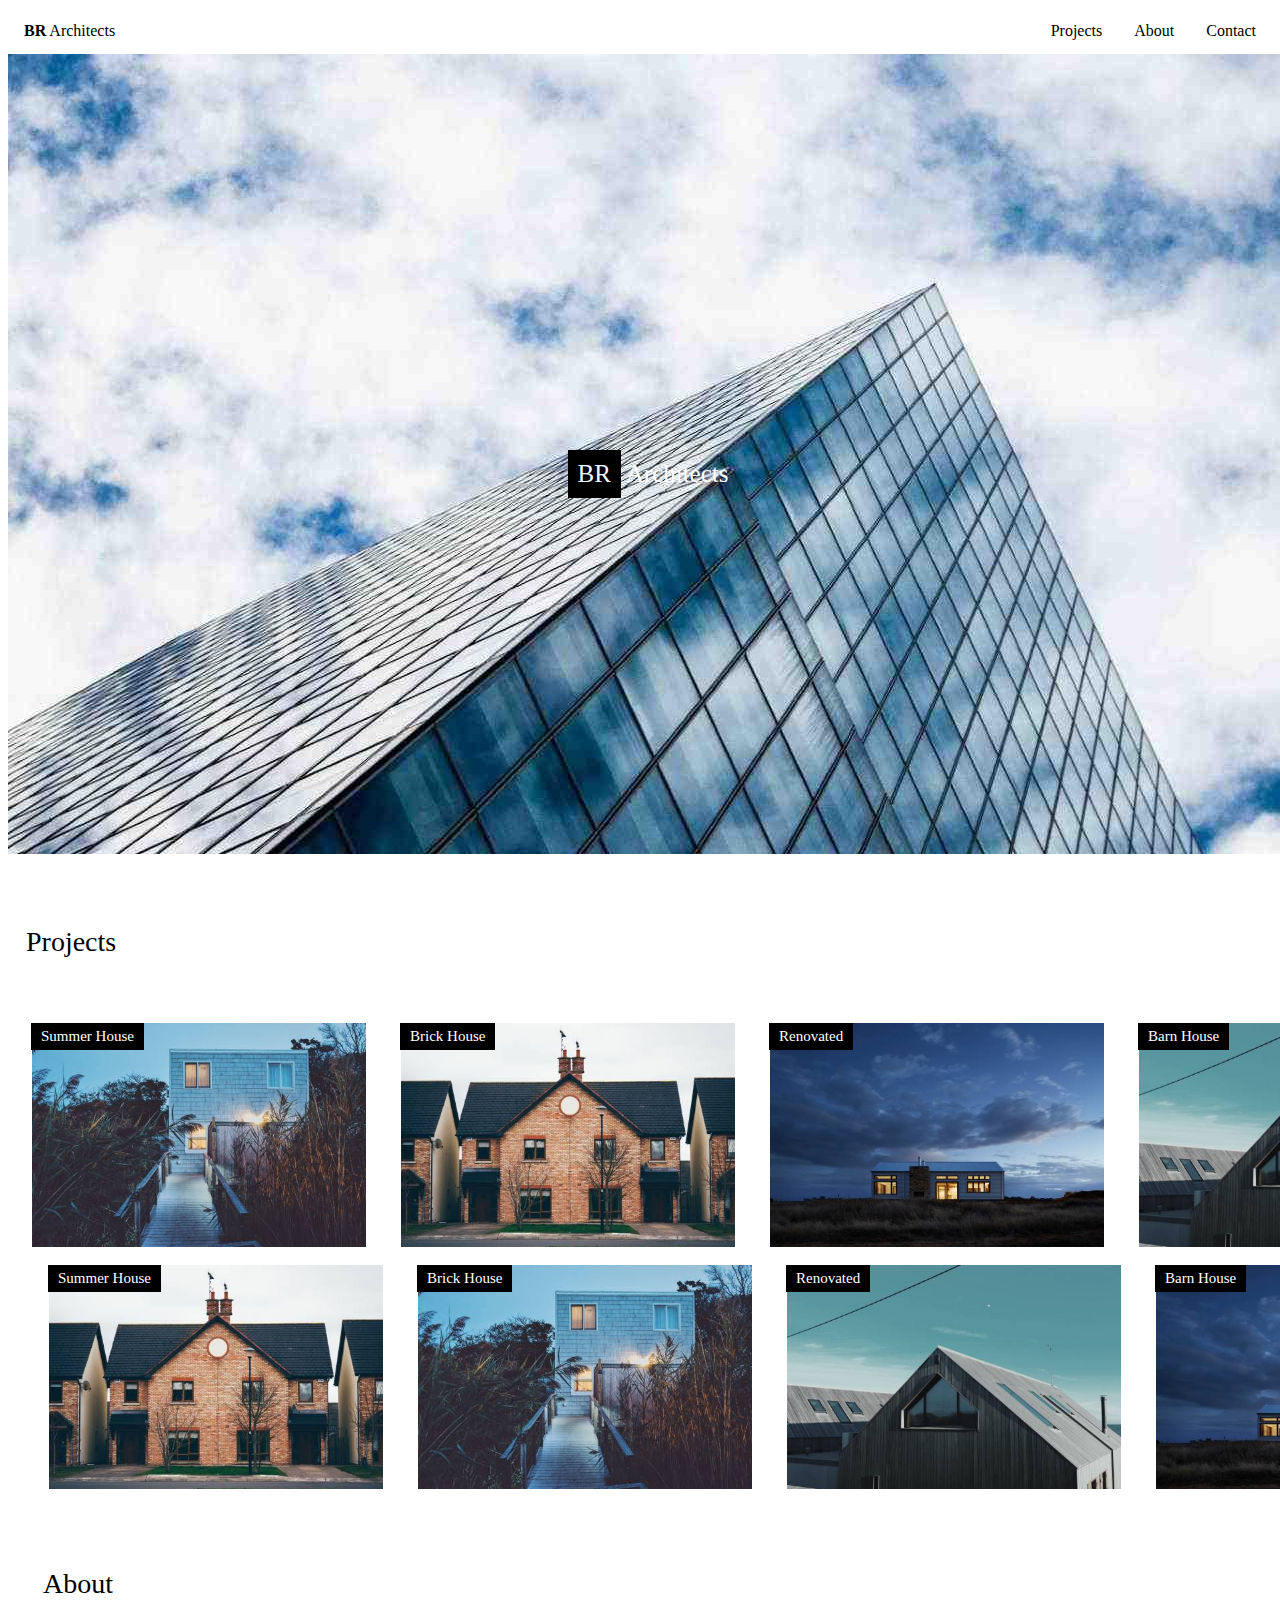
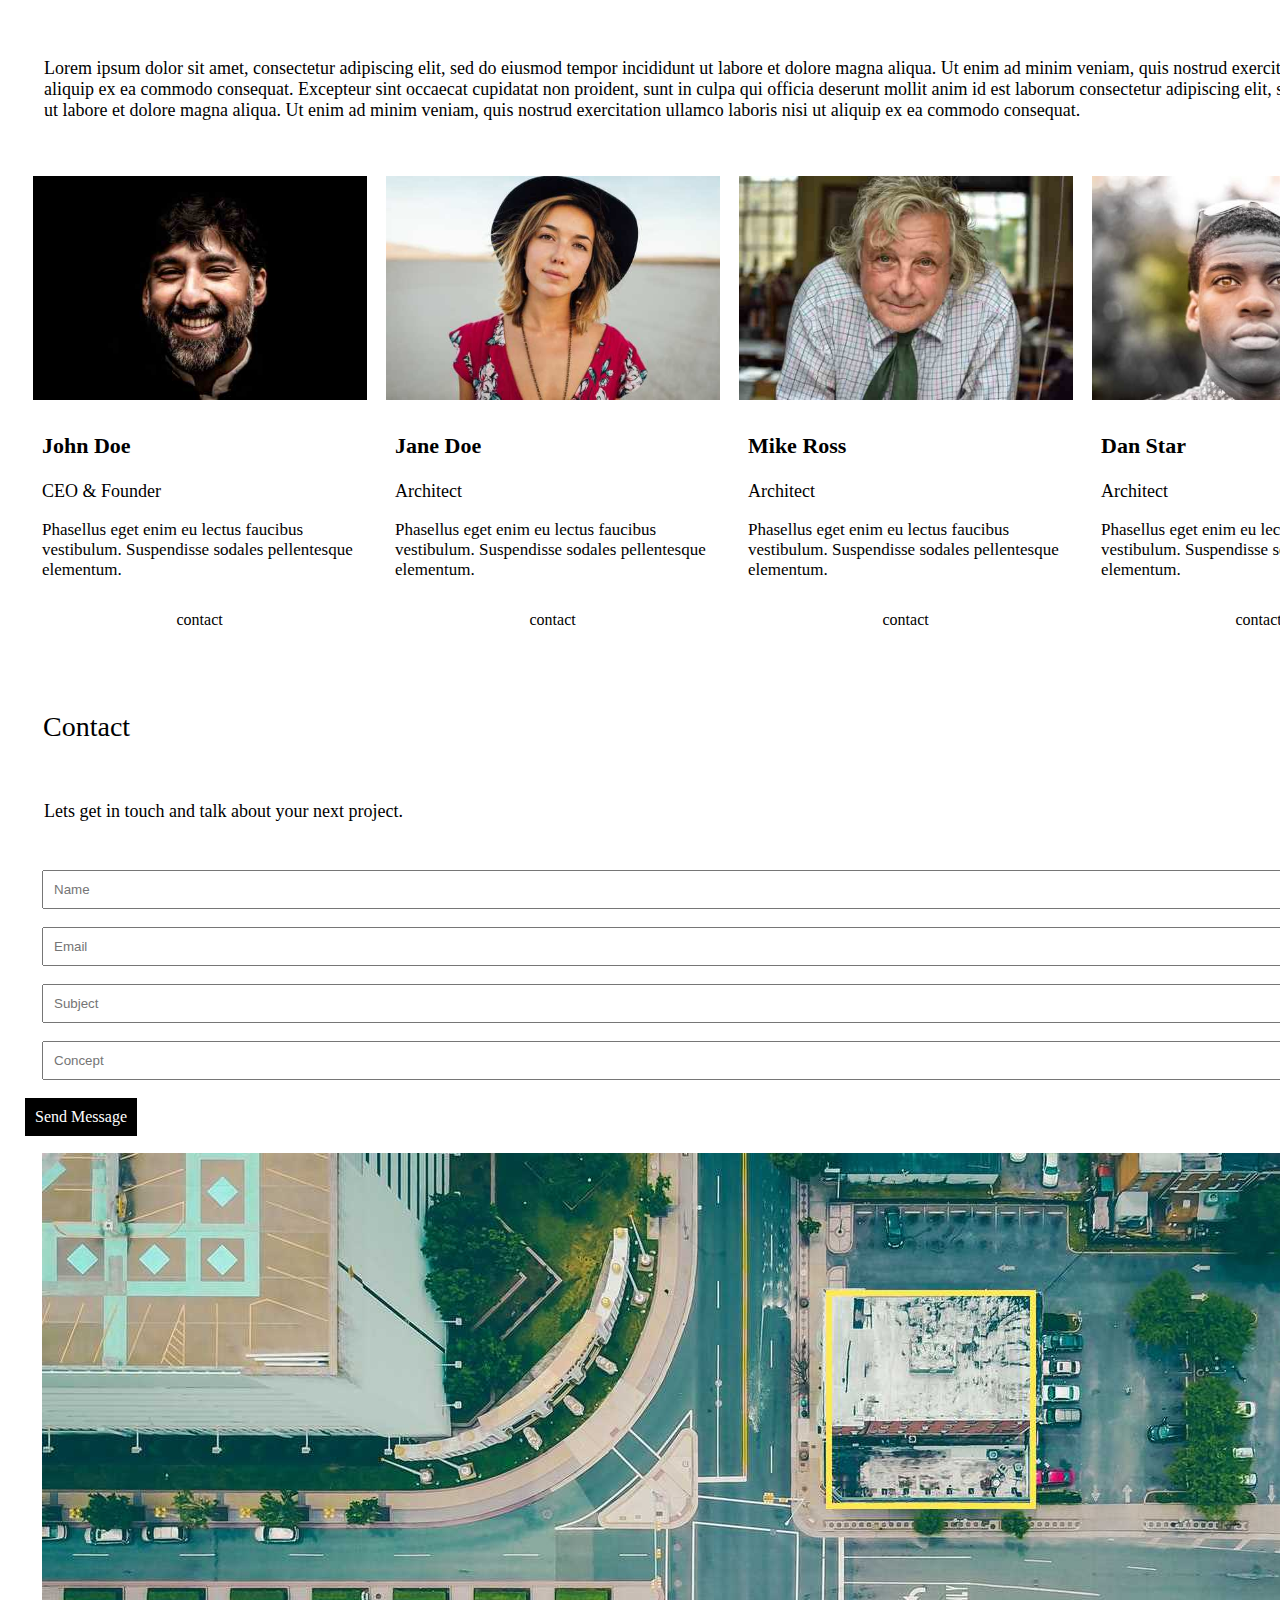
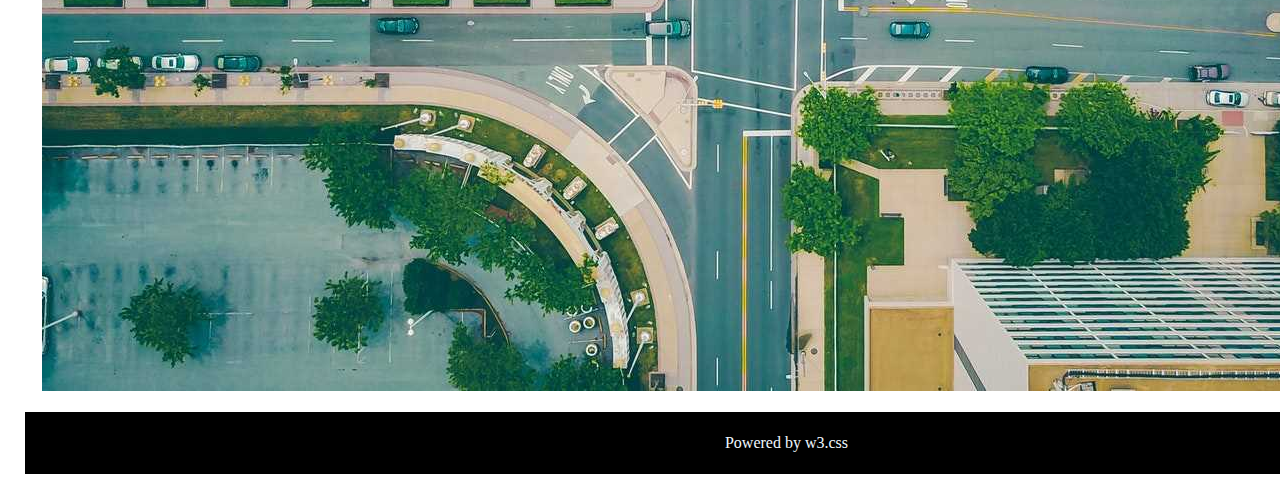
==== sample webpage.html @ 997f98ca "Adding Day 16 Tasks" ====
<!DOCTYPE html>
<html lang="en">
  <head>
    <meta charset="UTF-8" />
    <meta name="viewport" content="width=device-width, initial-scale=1.0" />
    <title>sample webpage</title>
<link rel="stylesheet" href="style.css">
  </head>
  <body>
    <nav>
      <ul>
        <li style="float: left">
        <a href="#home"><b>BR</b> Architects</a>
      </li>
        <li><a href="#contact">Contact</a></li>
        <li><a href="#about">About</a></li>
        <li><a href="#projects">Projects</a></li>
      </ul>
    </nav>
    <div>
      <img src="architect.jpg" />
      <div class="center"> <div class="block">BR </div> Architects
        </div>
    </div>
    <p>Projects</p>
    <div class="image">
      <img src="./house1.jpg" class="house">
      <div class="topleft">Summer House</div>
    <div class="image">
      <img src="./house2.jpg" class="house">
      <div class="topleft">Brick House</div>
    </div>
    <div class="image">
      <img src="./house3.jpg" class="house">
      <div class="topleft">Renovated</div>
    </div>
    <div class="image">
      <img src="./house4.jpg" class="house">
      <div class="topleft">Barn House</div>
    </div>
    <div class="image">
      <img src="./house5.jpg" class="house">
      <div class="topleft">Summer House</div>
    </div>
    <div class="image">
      <img src="./house6.jpg" class="house">
      <div class="topleft">Brick House</div>
    </div>
    <div class="image">
      <img src="./house7.jpg" class="house">
      <div class="topleft">Renovated</div>
    </div>
    <div class="image">
      <img src="./house8.jpg" class="house">
      <div class="topleft">Barn House</div>
    </div>
    <p>About</p>
    <p class="info">Lorem ipsum dolor sit amet, consectetur adipiscing elit, sed do eiusmod tempor incididunt ut labore et dolore magna aliqua. Ut enim ad minim veniam, quis nostrud exercitation ullamco laboris nisi ut aliquip ex ea commodo consequat. Excepteur sint occaecat cupidatat non proident, sunt in culpa qui officia deserunt mollit anim id est laborum consectetur adipiscing elit, sed do eiusmod tempor incididunt ut labore et dolore magna aliqua. Ut enim ad minim veniam, quis nostrud exercitation ullamco laboris nisi ut aliquip ex ea commodo consequat.</p>
    <div class="image2">
      <img src="./team1.jpg" class="house" />
      <h3 class="prop1">John Doe</h3>
      <p class="prop2">CEO & Founder</p>
      <p class="prop3">Phasellus eget enim eu lectus faucibus<br>
vestibulum. Suspendisse sodales pellentesque<br>
elementum.</p>
<div class="button">contact</div>
    </div>
    <div class="image2">
      <img src="./team2.jpg" class="house" />
      <h3 class="prop1">Jane Doe</h3>
      <p class="prop2">Architect</p>
      <p class="prop3">Phasellus eget enim eu lectus faucibus<br>
vestibulum. Suspendisse sodales pellentesque<br>
elementum.</p>
<div class="button">contact</div>
    </div>
    <div class="image2">
      <img src="./team3.jpg" class="house" />
      <h3 class="prop1">Mike Ross</h3>
      <p class="prop2">Architect</p>
      <p class="prop3">Phasellus eget enim eu lectus faucibus<br>
vestibulum. Suspendisse sodales pellentesque<br>
elementum.</p>
<div class="button">contact</div>
    </div>
    <div class="image2">
      <img src="./team4.jpg" class="house" />
      <h3 class="prop1">Dan Star</h3>
      <p class="prop2">Architect</p>
      <p class="prop3">Phasellus eget enim eu lectus faucibus<br>
vestibulum. Suspendisse sodales pellentesque<br>
elementum.</p>
<div class="button">contact</div>
    </div>
    <p>Contact</p>
    <p class="info">Lets get in touch and talk about your next project.</p>

    <form>
      <input type="text" placeholder="Name" /><br>
      <input type="email" placeholder="Email" /><br>
      <input type="text" placeholder="Subject" /><br>
      <input type="text" placeholder="Concept" /><br>
    </form>
    <div class="send">
     Send Message
    </div>
    <img src="./map.jpg" class="map">
    <footer>
      <div>
        Powered by w3.css
      </div>
    </footer>
  </body>
</html>
---- style.css ----
li a:hover {
  background-color: rgb(196, 200, 200);
}
.center {
  position: absolute;
  color: rgb(255, 255, 255);
  top: 50%;
  width: 100%;
  text-align: center;
  font-size: 25px;
}
ul {
  list-style-type: none;
  margin: 0;
  padding: 0;
  overflow: hidden;
  background-color: rgb(255, 255, 255);
  font-family: "Times New Roman", Times, serif;
}
li a {
  display: block;
  color: rgb(0, 0, 0);
  text-align: center;
  padding: 14px 16px;
  text-decoration: none;
}
li {
  float: right;
}
p {
  font-size: 28px;
  padding: 40px 17px 30px 18px;
}
p.info{
  font-size: 18px;
  padding: 0px 17px 30px 19px;
}
img.house {
  width: 334px;
  height: 224px;
  padding: 7px;
}
div.image{padding-left: 17px;
}
div.image1{padding-bottom: 0px;
  padding-left: 17px;
  display: inline-block;
}
h3.prop1{padding: 0px 0px 0px 16px;
  font-size: 22px;
}
p.prop2{padding: 0px 0px 0px 16px;
  font-size: 18px;
}
p.prop3{padding: 0px 0px 0px 16px;
  font-size: 17px;
}
button.prop4{padding: 0px 0px 0px 16px;
  font-size: 17px;
}
div.image2{padding-bottom: 0px;
  padding-left: 1px;
  display: inline-block;
  position: relative;
}
div.button{padding: 14px 14px 14px 14px;
  padding-left: 17px;
display: inline-block;
cursor: pointer;
text-align: center;
width: 90%;
}
div.send,div.button:hover {
  background-color: rgb(196, 200, 200);       
}
form{
display: flex;
flex-direction: column;
padding-left: 17px;
padding-right: 17px;
}
input {
padding: 10px;
}
div.send{color: white;
background-color: black;
display: inline-block;
padding: 10px;
}
img.map{padding: 17px;
}
footer{
color: aliceblue;
background-color: black;
text-align: center;
padding: 22px;
}
div.block{color: aliceblue;
background-color: black;
text-align: center;
padding: 10px;
display: inline-block;
}
.image {
display: inline-block;
position: relative;
vertical-align: top;
padding-left: 17px;
}
.topleft {
position: absolute;
display: inline-block;
top: 7px;
left: 23px;
font-size: 15px;
color: white;
background-color: black;
padding: 5px 10px;
}
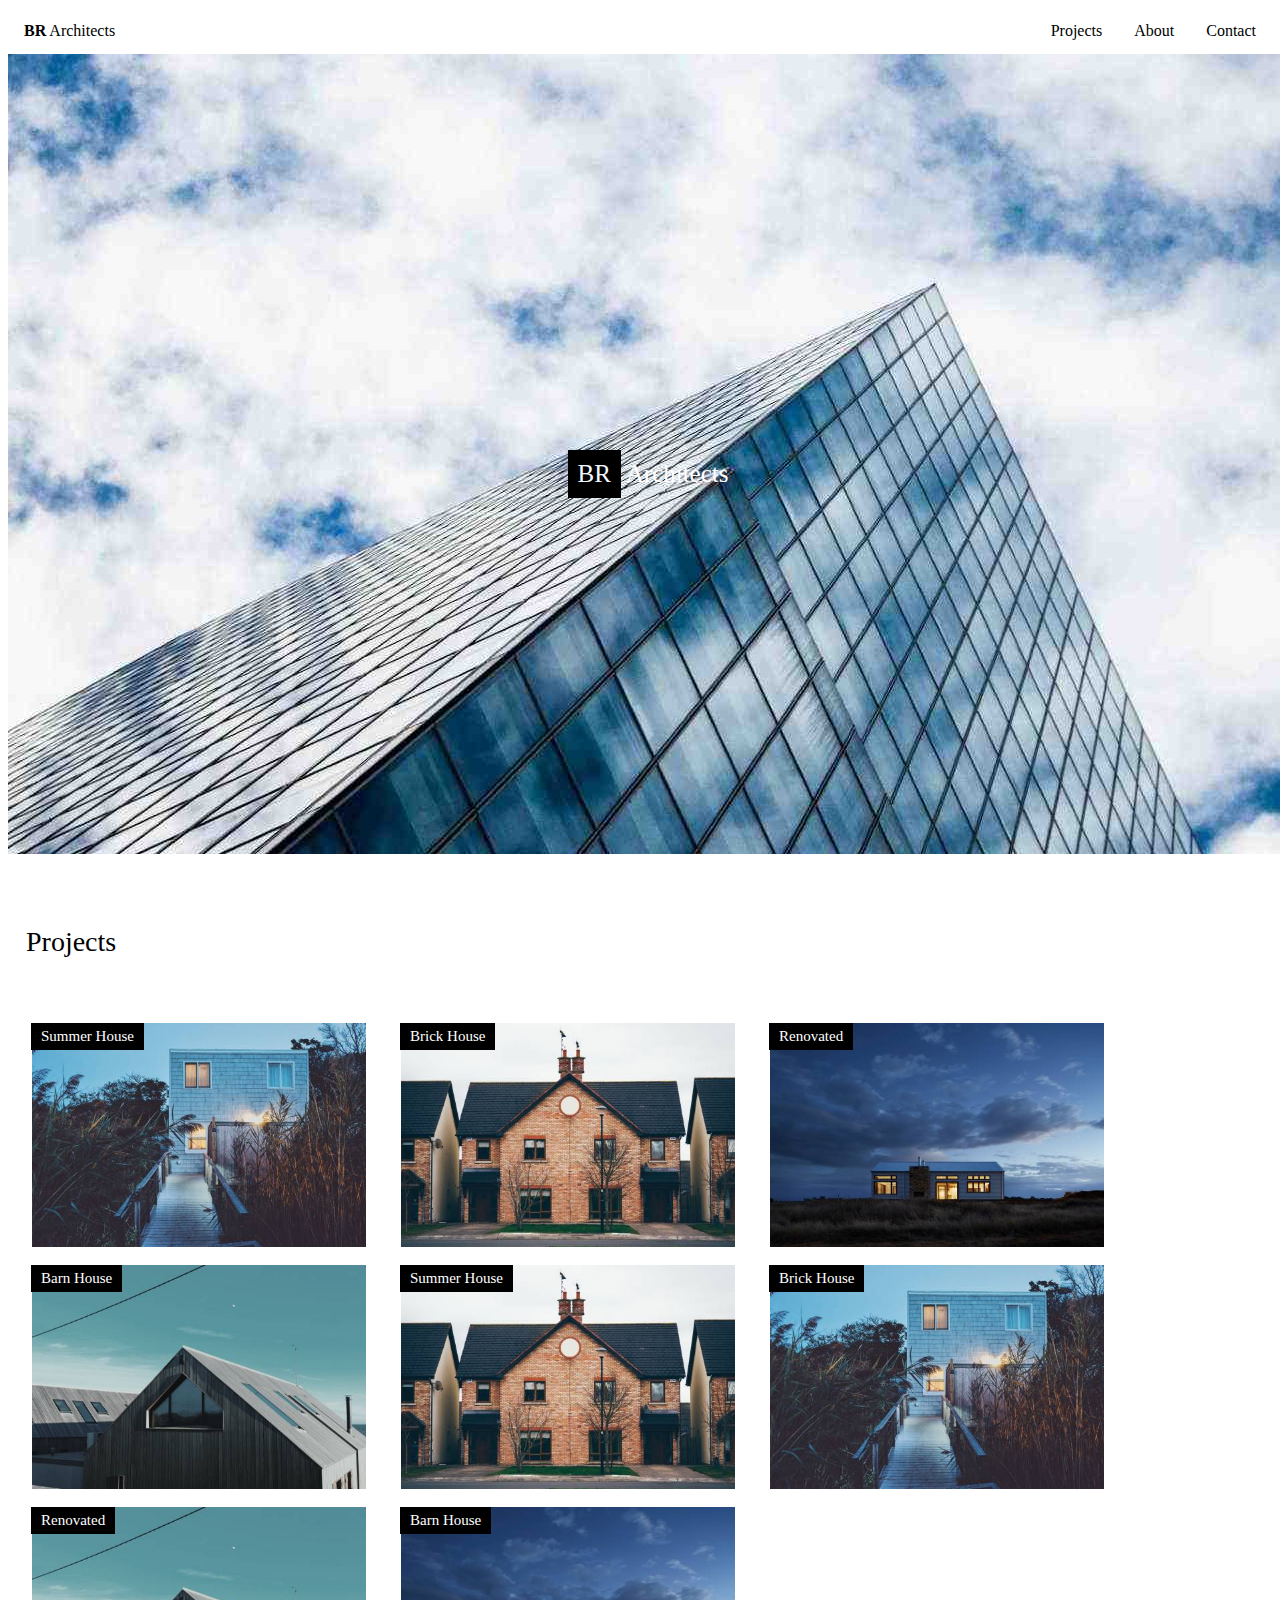
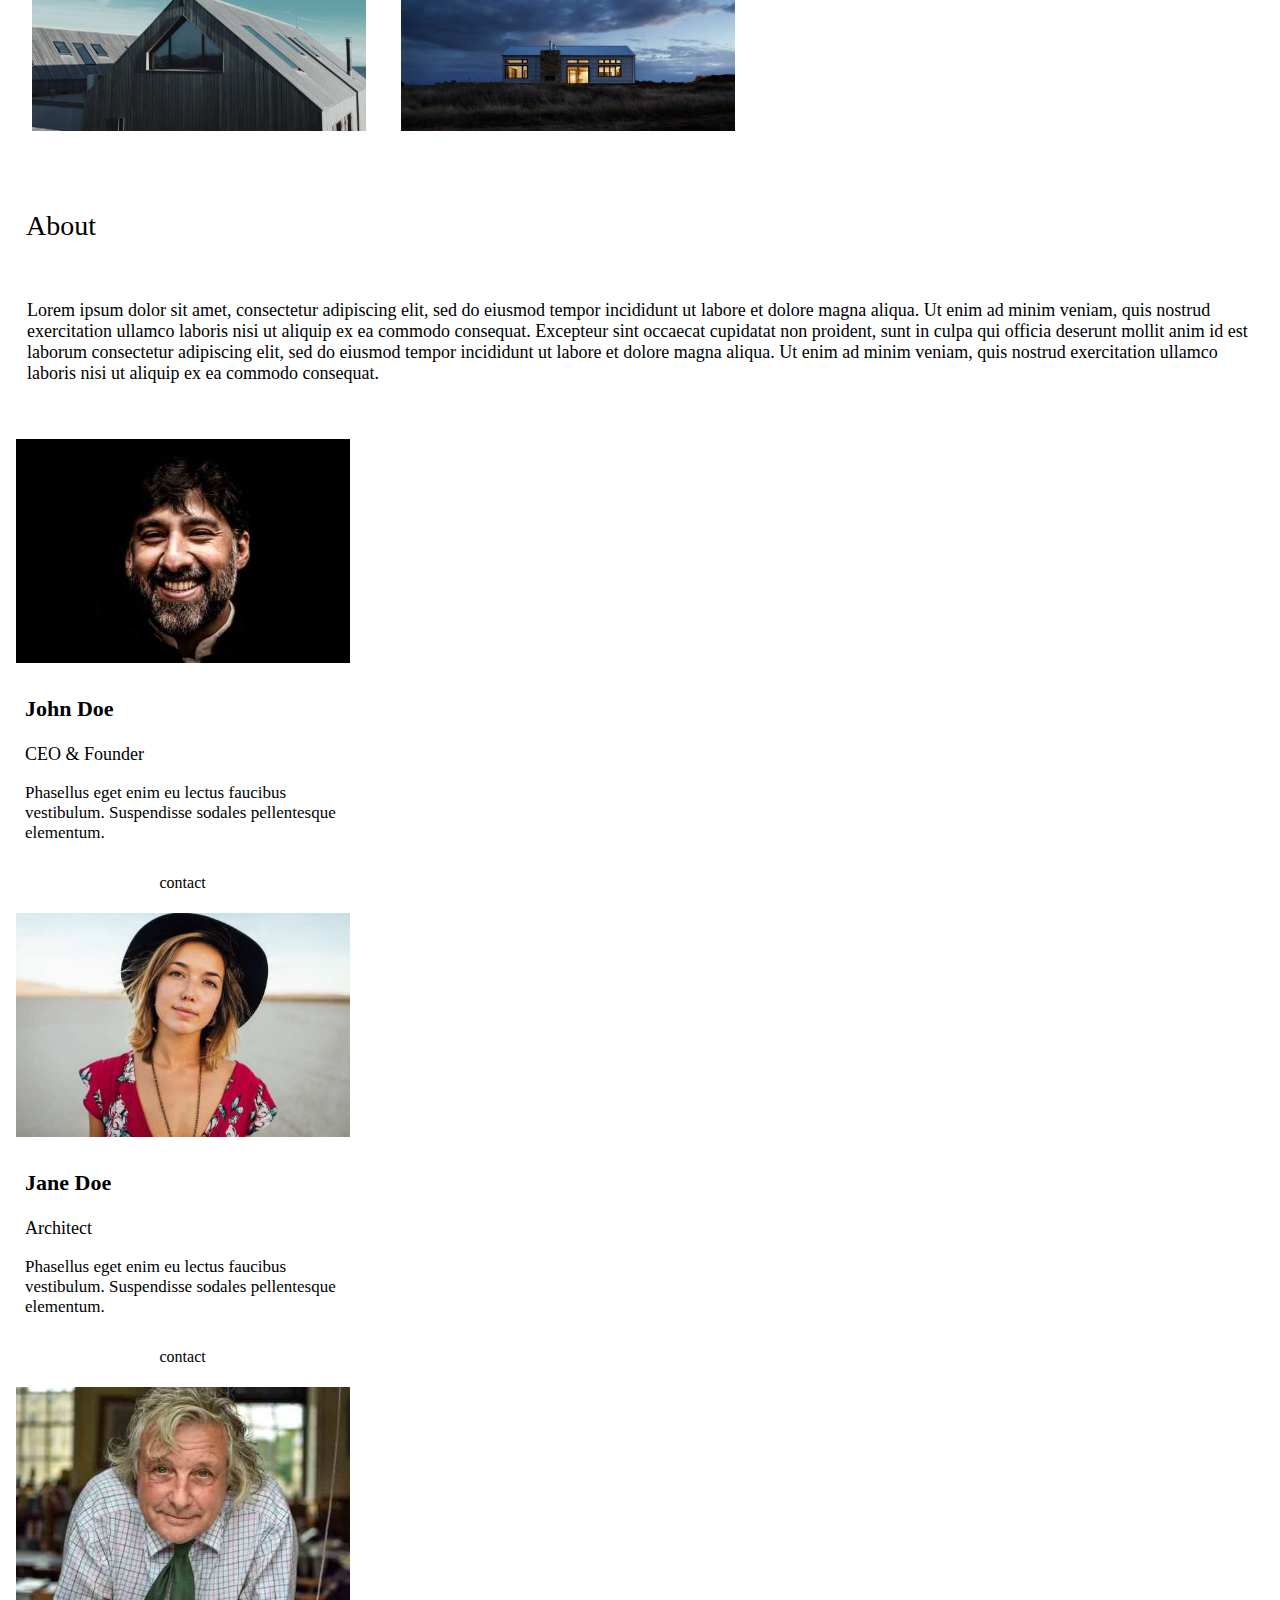
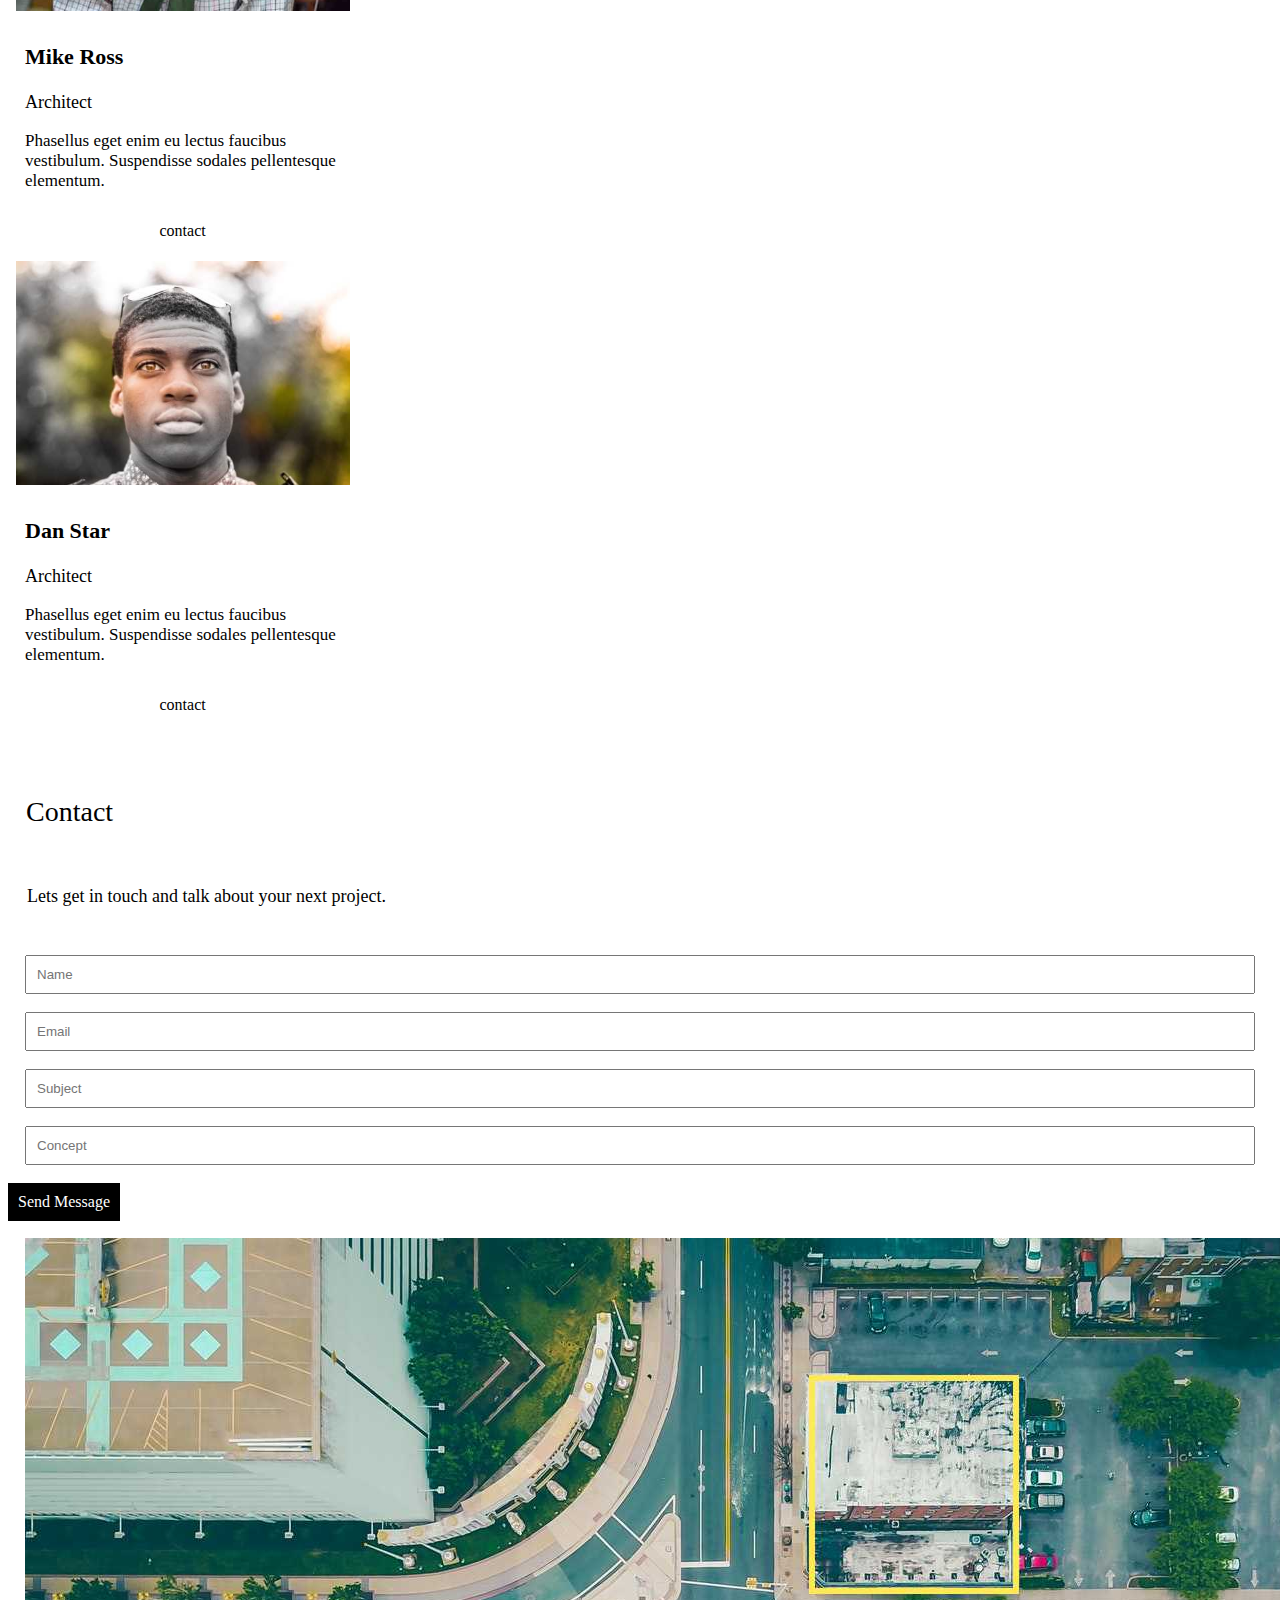
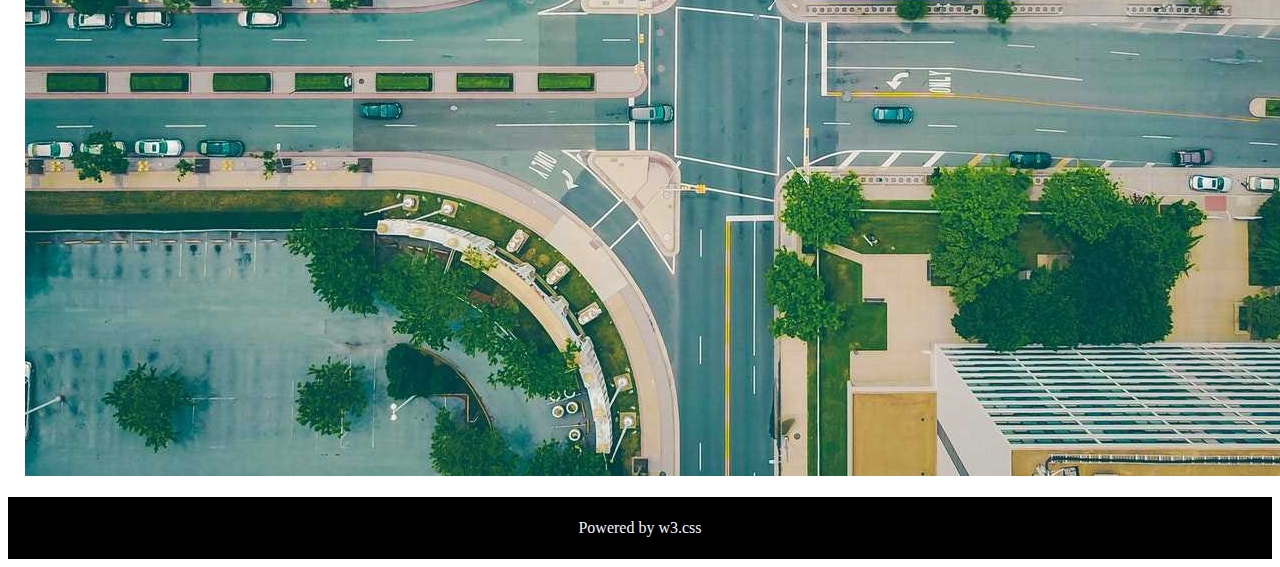
==== commit 54947ecd: "Final Update" ====
--- a/sample webpage.html
+++ b/sample webpage.html
@@ -1,17 +1,19 @@
 <!DOCTYPE html>
 <html lang="en">
+
   <head>
     <meta charset="UTF-8" />
     <meta name="viewport" content="width=device-width, initial-scale=1.0" />
     <title>sample webpage</title>
-<link rel="stylesheet" href="style.css">
+    <link rel="stylesheet" href="style.css">
   </head>
+
   <body>
     <nav>
       <ul>
         <li style="float: left">
-        <a href="#home"><b>BR</b> Architects</a>
-      </li>
+          <a href="#home"><b>BR</b> Architects</a>
+        </li>
         <li><a href="#contact">Contact</a></li>
         <li><a href="#about">About</a></li>
         <li><a href="#projects">Projects</a></li>
@@ -19,13 +21,15 @@
     </nav>
     <div>
       <img src="architect.jpg" />
-      <div class="center"> <div class="block">BR </div> Architects
-        </div>
+      <div class="center">
+        <div class="block">BR </div> Architects
+      </div>
     </div>
     <p>Projects</p>
     <div class="image">
       <img src="./house1.jpg" class="house">
       <div class="topleft">Summer House</div>
+    </div>
     <div class="image">
       <img src="./house2.jpg" class="house">
       <div class="topleft">Brick House</div>
@@ -55,43 +59,54 @@
       <div class="topleft">Barn House</div>
     </div>
     <p>About</p>
-    <p class="info">Lorem ipsum dolor sit amet, consectetur adipiscing elit, sed do eiusmod tempor incididunt ut labore et dolore magna aliqua. Ut enim ad minim veniam, quis nostrud exercitation ullamco laboris nisi ut aliquip ex ea commodo consequat. Excepteur sint occaecat cupidatat non proident, sunt in culpa qui officia deserunt mollit anim id est laborum consectetur adipiscing elit, sed do eiusmod tempor incididunt ut labore et dolore magna aliqua. Ut enim ad minim veniam, quis nostrud exercitation ullamco laboris nisi ut aliquip ex ea commodo consequat.</p>
+    <p class="info">Lorem ipsum dolor sit amet, consectetur adipiscing elit, sed
+      do eiusmod tempor incididunt ut labore
+      et dolore magna aliqua. Ut enim ad minim veniam, quis nostrud exercitation
+      ullamco laboris nisi ut aliquip ex ea
+      commodo consequat. Excepteur sint occaecat cupidatat non proident, sunt in
+      culpa qui officia deserunt mollit anim
+      id est laborum consectetur adipiscing elit, sed do eiusmod tempor
+      incididunt ut labore et dolore magna aliqua. Ut
+      enim ad minim veniam, quis nostrud exercitation ullamco laboris nisi ut
+      aliquip ex ea commodo consequat.</p>
     <div class="image2">
+      <div>
       <img src="./team1.jpg" class="house" />
       <h3 class="prop1">John Doe</h3>
       <p class="prop2">CEO & Founder</p>
       <p class="prop3">Phasellus eget enim eu lectus faucibus<br>
-vestibulum. Suspendisse sodales pellentesque<br>
-elementum.</p>
-<div class="button">contact</div>
+        vestibulum. Suspendisse sodales pellentesque<br>
+        elementum.</p>
+      <div class="button">contact</div>
     </div>
-    <div class="image2">
+    <div >
       <img src="./team2.jpg" class="house" />
       <h3 class="prop1">Jane Doe</h3>
       <p class="prop2">Architect</p>
       <p class="prop3">Phasellus eget enim eu lectus faucibus<br>
-vestibulum. Suspendisse sodales pellentesque<br>
-elementum.</p>
-<div class="button">contact</div>
+        vestibulum. Suspendisse sodales pellentesque<br>
+        elementum.</p>
+      <div class="button">contact</div>
     </div>
-    <div class="image2">
+    <div >
       <img src="./team3.jpg" class="house" />
       <h3 class="prop1">Mike Ross</h3>
       <p class="prop2">Architect</p>
       <p class="prop3">Phasellus eget enim eu lectus faucibus<br>
-vestibulum. Suspendisse sodales pellentesque<br>
-elementum.</p>
-<div class="button">contact</div>
+        vestibulum. Suspendisse sodales pellentesque<br>
+        elementum.</p>
+      <div class="button">contact</div>
     </div>
-    <div class="image2">
+    <div >
       <img src="./team4.jpg" class="house" />
       <h3 class="prop1">Dan Star</h3>
       <p class="prop2">Architect</p>
       <p class="prop3">Phasellus eget enim eu lectus faucibus<br>
-vestibulum. Suspendisse sodales pellentesque<br>
-elementum.</p>
-<div class="button">contact</div>
+        vestibulum. Suspendisse sodales pellentesque<br>
+        elementum.</p>
+      <div class="button">contact</div>
     </div>
+  </div>
     <p>Contact</p>
     <p class="info">Lets get in touch and talk about your next project.</p>
 
@@ -102,7 +117,7 @@
       <input type="text" placeholder="Concept" /><br>
     </form>
     <div class="send">
-     Send Message
+      Send Message
     </div>
     <img src="./map.jpg" class="map">
     <footer>
@@ -111,4 +126,5 @@
       </div>
     </footer>
   </body>
-</html>
+
+</html>--- a/style.css
+++ b/style.css
@@ -1,6 +1,7 @@
 li a:hover {
   background-color: rgb(196, 200, 200);
 }
+
 .center {
   position: absolute;
   color: rgb(255, 255, 255);
@@ -16,6 +17,7 @@
   overflow: hidden;
   background-color: rgb(255, 255, 255);
   font-family: "Times New Roman", Times, serif;
+
 }
 li a {
   display: block;
@@ -23,9 +25,11 @@
   text-align: center;
   padding: 14px 16px;
   text-decoration: none;
+  
 }
 li {
   float: right;
+  
 }
 p {
   font-size: 28px;
@@ -117,3 +121,4 @@
 background-color: black;
 padding: 5px 10px;
 }
+
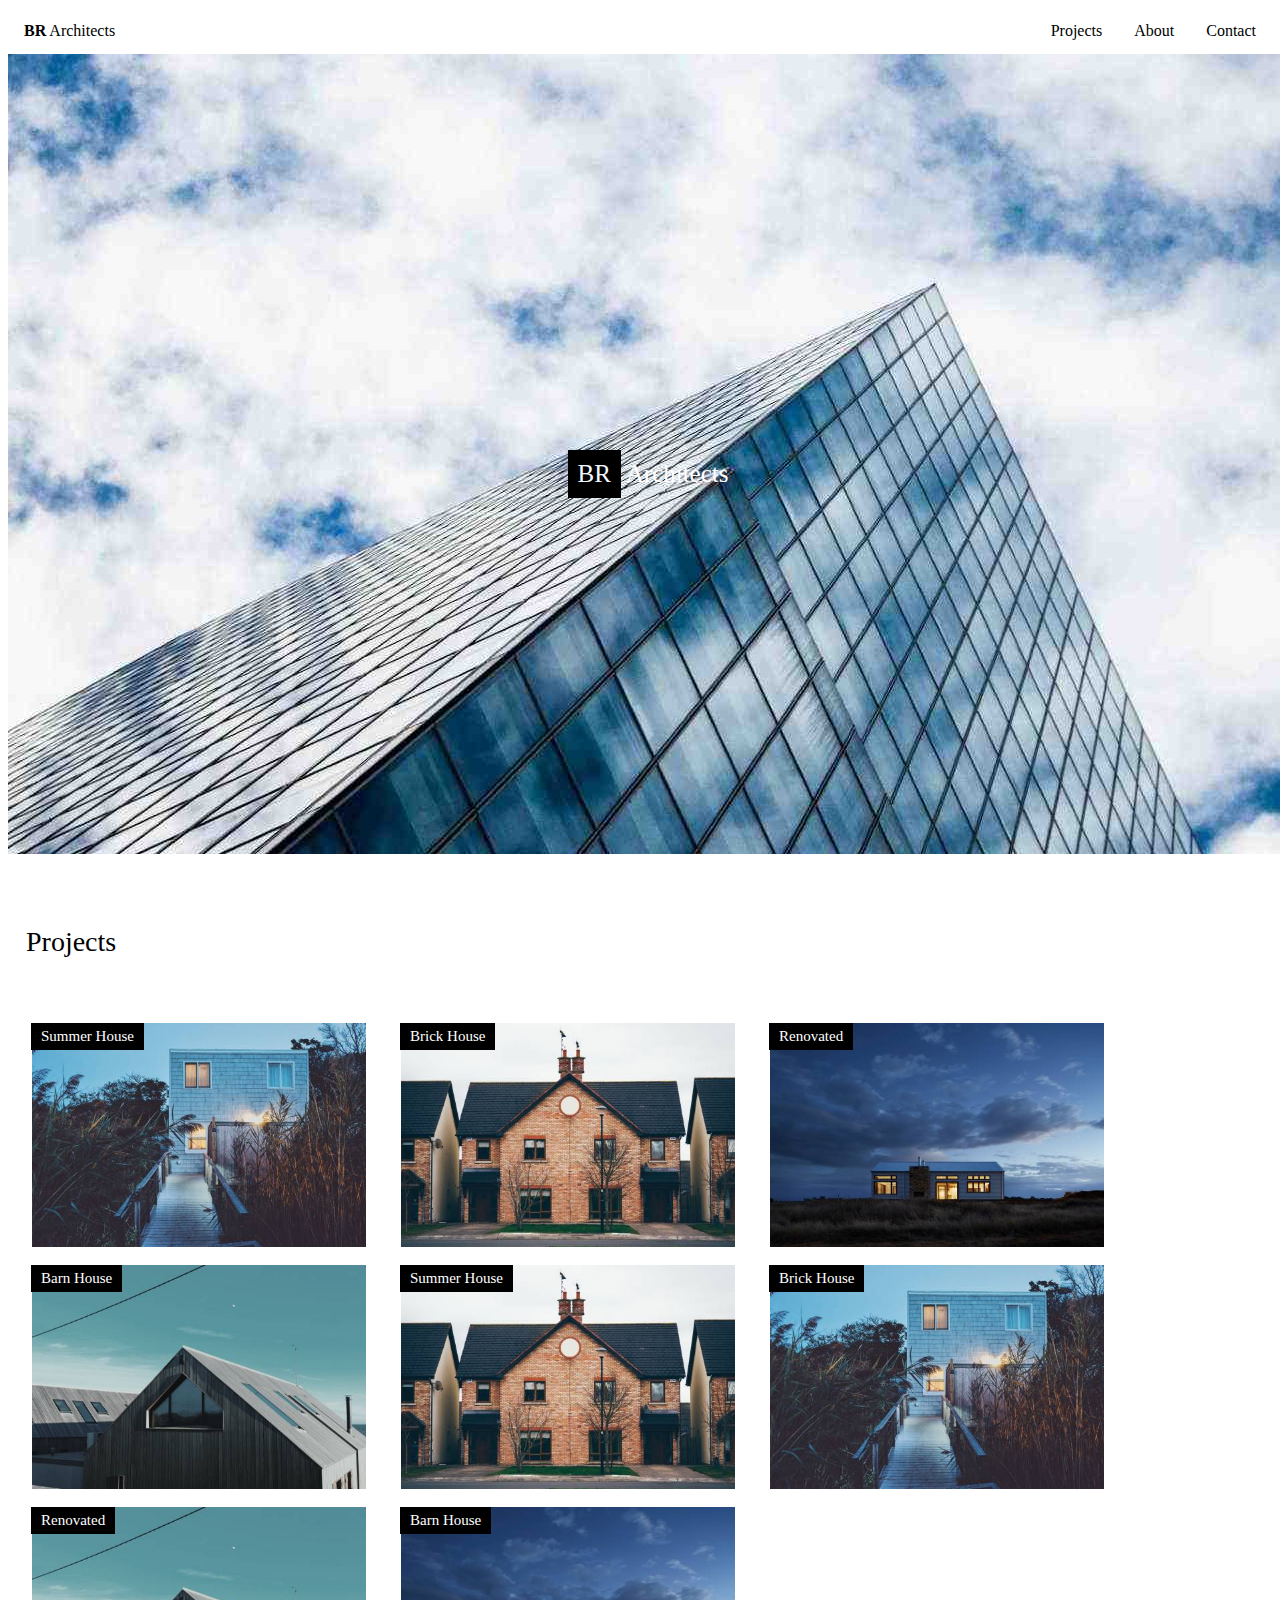
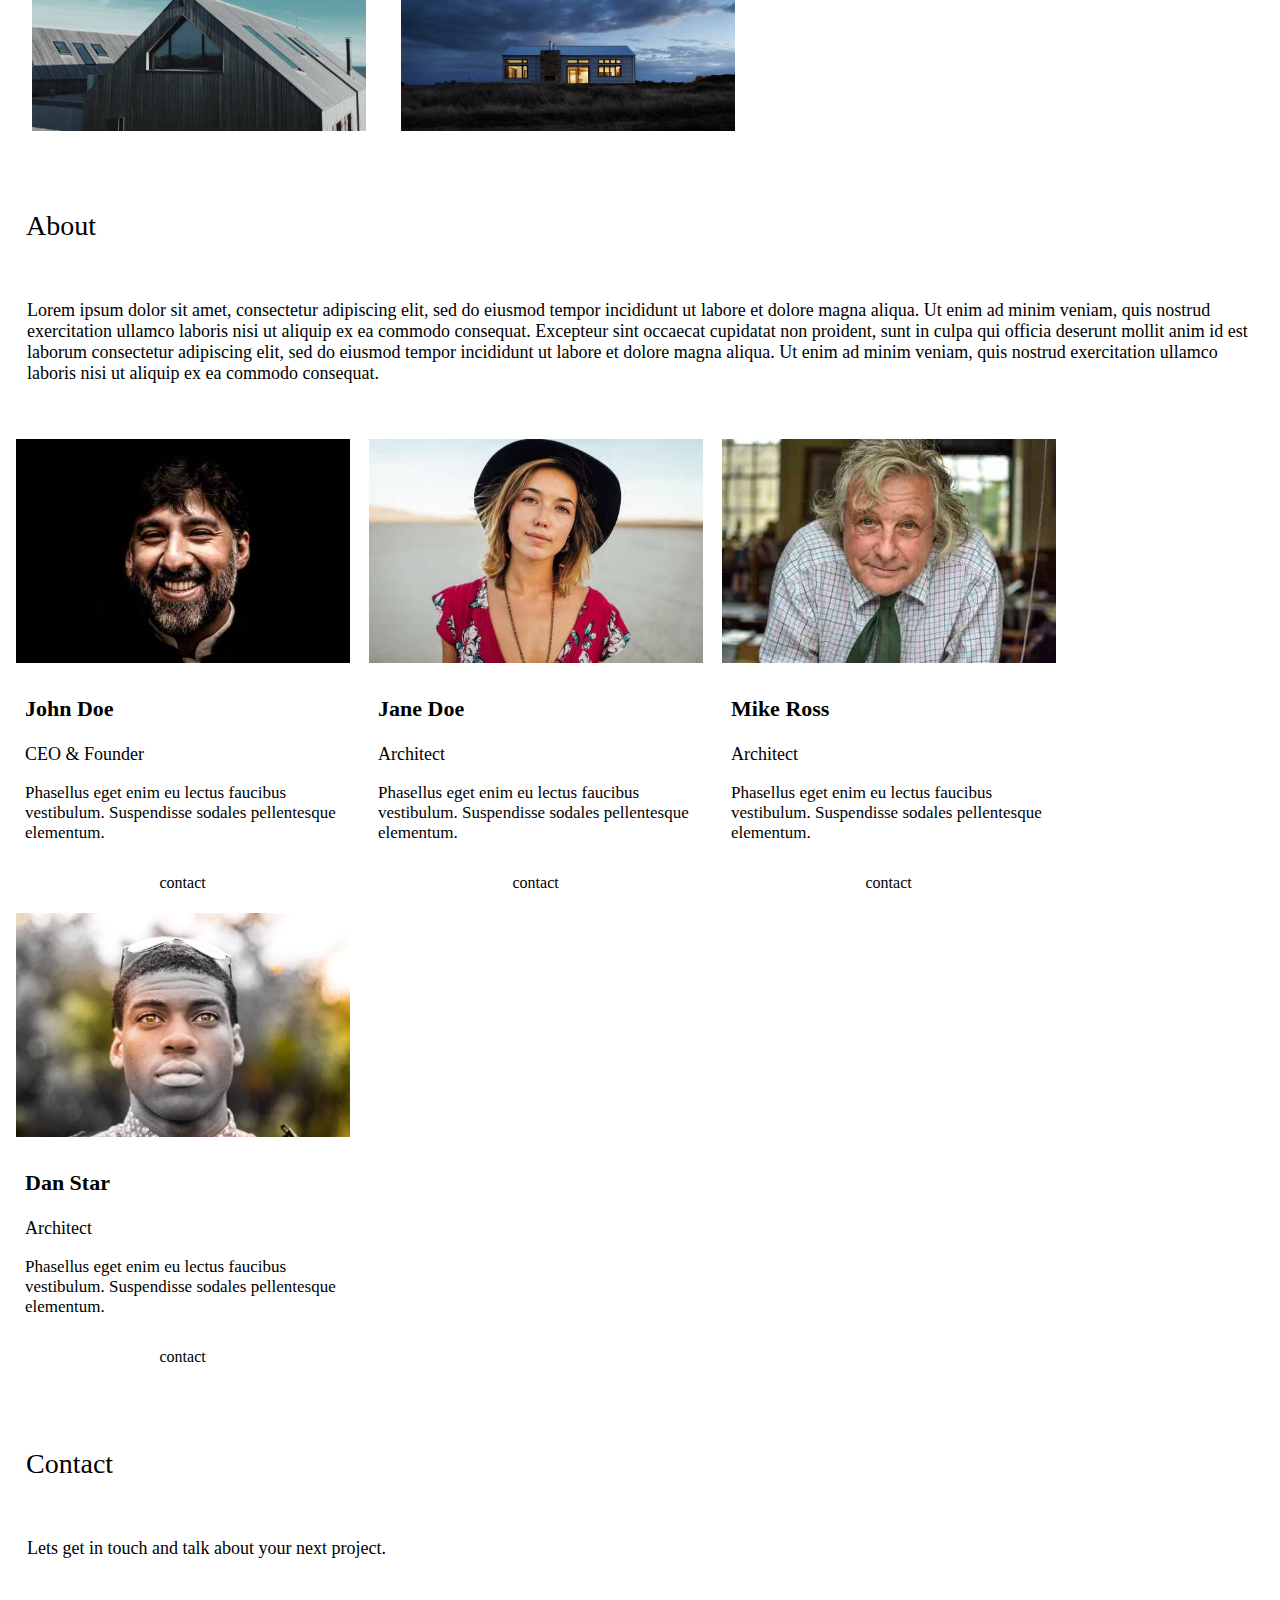
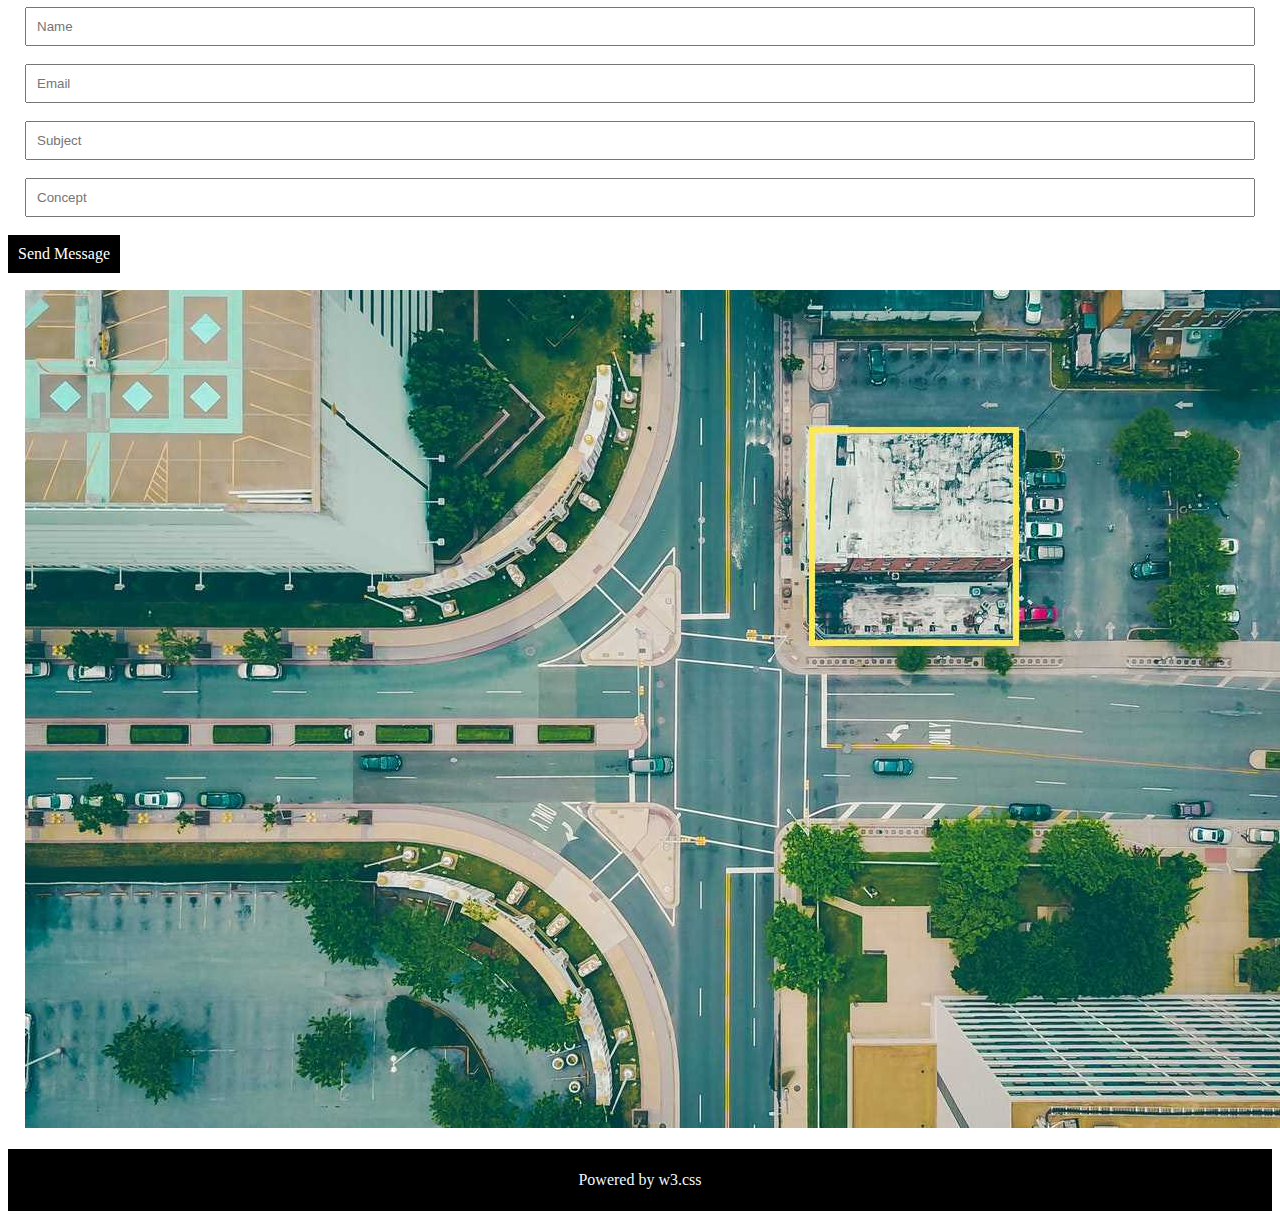
==== commit afc7e7f3: "Final update 2" ====
--- a/sample webpage.html
+++ b/sample webpage.html
@@ -69,8 +69,8 @@
       incididunt ut labore et dolore magna aliqua. Ut
       enim ad minim veniam, quis nostrud exercitation ullamco laboris nisi ut
       aliquip ex ea commodo consequat.</p>
+    <!-- <div class="image2"> -->
     <div class="image2">
-      <div>
       <img src="./team1.jpg" class="house" />
       <h3 class="prop1">John Doe</h3>
       <p class="prop2">CEO & Founder</p>
@@ -79,7 +79,7 @@
         elementum.</p>
       <div class="button">contact</div>
     </div>
-    <div >
+    <div class="image2">
       <img src="./team2.jpg" class="house" />
       <h3 class="prop1">Jane Doe</h3>
       <p class="prop2">Architect</p>
@@ -88,7 +88,7 @@
         elementum.</p>
       <div class="button">contact</div>
     </div>
-    <div >
+    <div class="image2">
       <img src="./team3.jpg" class="house" />
       <h3 class="prop1">Mike Ross</h3>
       <p class="prop2">Architect</p>
@@ -97,7 +97,7 @@
         elementum.</p>
       <div class="button">contact</div>
     </div>
-    <div >
+    <div class="image2">
       <img src="./team4.jpg" class="house" />
       <h3 class="prop1">Dan Star</h3>
       <p class="prop2">Architect</p>
@@ -106,7 +106,7 @@
         elementum.</p>
       <div class="button">contact</div>
     </div>
-  </div>
+  <!-- </div> -->
     <p>Contact</p>
     <p class="info">Lets get in touch and talk about your next project.</p>
 
